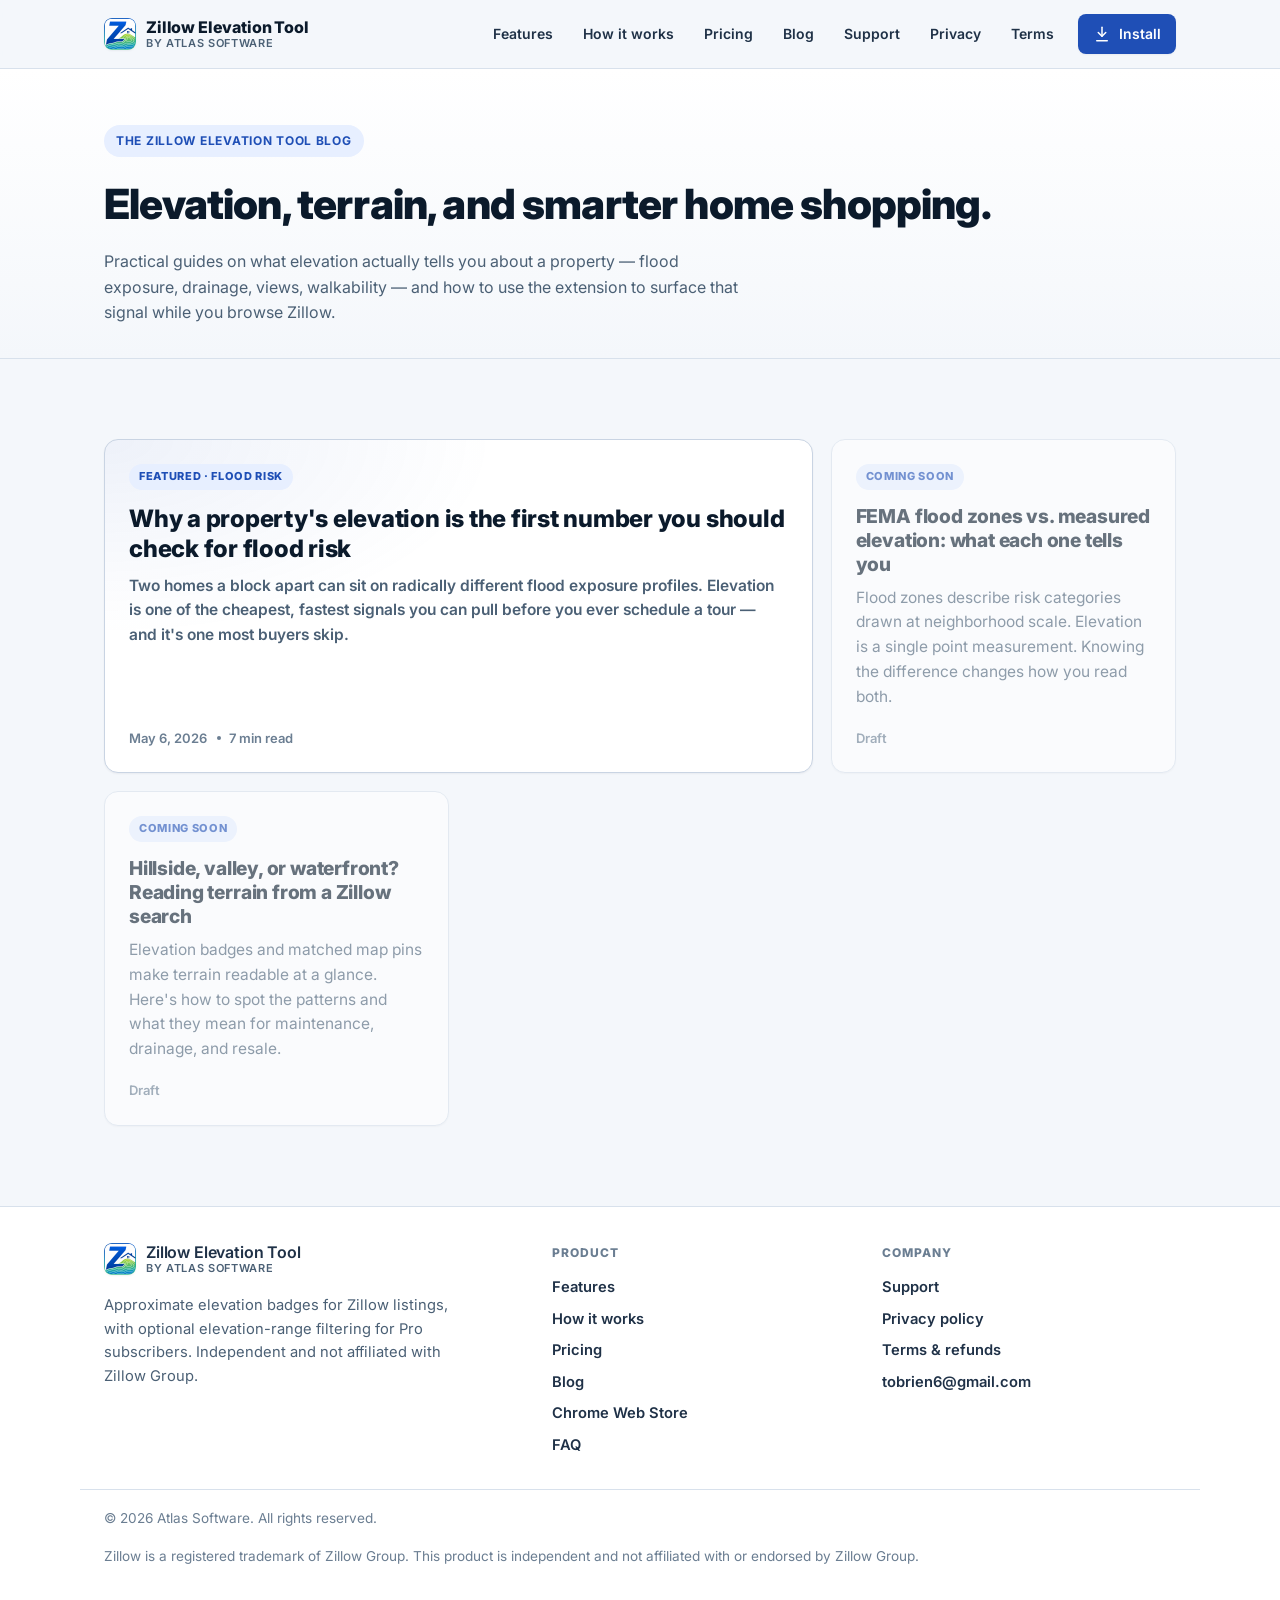
==== blog/index.html @ 31c86a76 "Publish blog and add Blog link to nav and footer Adds the blog index and the first flood-risk-elevat" ====
<!doctype html>
<html lang="en">
  <head>
    <meta charset="utf-8" />
    <meta name="viewport" content="width=device-width, initial-scale=1" />
    <meta
      name="description"
      content="The Zillow Elevation Tool blog — practical guides on elevation, flood risk, terrain, and using the Chrome extension to make smarter buying decisions."
    />
    <meta property="og:title" content="Blog — Zillow Elevation Tool" />
    <meta
      property="og:description"
      content="Guides on elevation, flood risk, and getting more out of the Zillow Elevation Tool Chrome extension."
    />
    <meta property="og:image" content="../assets/icon-512.png" />
    <meta property="og:type" content="website" />
    <link rel="icon" type="image/png" href="../assets/icon-128.png" />
    <link rel="apple-touch-icon" href="../assets/icon-256.png" />
    <title>Blog — Zillow Elevation Tool</title>
    <link rel="preconnect" href="https://fonts.googleapis.com" />
    <link rel="preconnect" href="https://fonts.gstatic.com" crossorigin />
    <link
      href="https://fonts.googleapis.com/css2?family=Inter:wght@400;500;600;700;800;900&display=swap"
      rel="stylesheet"
    />
    <link rel="stylesheet" href="../styles.css" />
  </head>
  <body>
    <header class="site-header">
      <div class="site-header__inner">
        <a class="brand" href="../index.html">
          <img
            class="brand__logo"
            src="../assets/icon-128.png"
            alt="Zillow Elevation Tool logo"
          />
          <span class="brand__name">
            <span>Zillow Elevation Tool</span>
            <small>by Atlas Software</small>
          </span>
        </a>
        <nav class="nav" aria-label="Primary">
          <a href="../index.html#features">Features</a>
          <a href="../index.html#how">How it works</a>
          <a href="../index.html#pricing">Pricing</a>
          <a href="./index.html" aria-current="page">Blog</a>
          <a href="../index.html#support">Support</a>
          <a href="../privacy.html">Privacy</a>
          <a href="../terms.html">Terms</a>
          <a
            class="button"
            href="https://chromewebstore.google.com/detail/zillow-elevation-tool/dmpjffcgdpofpeaempmdllbeinfokogc"
            target="_blank"
            rel="noopener noreferrer"
          >
            <svg
              class="icon"
              viewBox="0 0 24 24"
              fill="none"
              stroke="currentColor"
              stroke-width="2"
              stroke-linecap="round"
              stroke-linejoin="round"
              aria-hidden="true"
            >
              <path d="M12 3v12" />
              <path d="m7 10 5 5 5-5" />
              <path d="M5 21h14" />
            </svg>
            Install
          </a>
        </nav>
      </div>
    </header>

    <section class="legal-hero">
      <div class="container">
        <span class="eyebrow">The Zillow Elevation Tool blog</span>
        <h1 style="margin-top: 14px">
          Elevation, terrain, and smarter home shopping.
        </h1>
        <p class="muted" style="max-width: 640px; margin-top: 12px">
          Practical guides on what elevation actually tells you about a
          property — flood exposure, drainage, views, walkability — and how to
          use the extension to surface that signal while you browse Zillow.
        </p>
      </div>
    </section>

    <main class="section">
      <div class="container">
        <div class="post-grid">
          <a class="post-card post-card--featured" href="./flood-risk-elevation.html">
            <span class="post-card__tag">Featured · Flood risk</span>
            <h3>
              Why a property's elevation is the first number you should check
              for flood risk
            </h3>
            <p>
              Two homes a block apart can sit on radically different flood
              exposure profiles. Elevation is one of the cheapest, fastest
              signals you can pull before you ever schedule a tour — and it's
              one most buyers skip.
            </p>
            <span class="post-card__meta">
              <time datetime="2026-05-06">May 6, 2026</time>
              <span class="post-card__readtime">7 min read</span>
            </span>
          </a>

          <article class="post-card" aria-disabled="true" style="opacity: 0.6; cursor: default;">
            <span class="post-card__tag">Coming soon</span>
            <h3>FEMA flood zones vs. measured elevation: what each one tells you</h3>
            <p>
              Flood zones describe risk categories drawn at neighborhood scale.
              Elevation is a single point measurement. Knowing the difference
              changes how you read both.
            </p>
            <span class="post-card__meta">
              <time>Draft</time>
            </span>
          </article>

          <article class="post-card" aria-disabled="true" style="opacity: 0.6; cursor: default;">
            <span class="post-card__tag">Coming soon</span>
            <h3>Hillside, valley, or waterfront? Reading terrain from a Zillow search</h3>
            <p>
              Elevation badges and matched map pins make terrain readable at a
              glance. Here's how to spot the patterns and what they mean for
              maintenance, drainage, and resale.
            </p>
            <span class="post-card__meta">
              <time>Draft</time>
            </span>
          </article>
        </div>
      </div>
    </main>

    <footer class="site-footer">
      <div class="container site-footer__inner">
        <div class="site-footer__brand">
          <a class="brand" href="../index.html">
            <img
              class="brand__logo"
              src="../assets/icon-128.png"
              alt="Zillow Elevation Tool logo"
            />
            <span class="brand__name">
              <span>Zillow Elevation Tool</span>
              <small>by Atlas Software</small>
            </span>
          </a>
          <p>
            Approximate elevation badges for Zillow listings, with optional
            elevation-range filtering for Pro subscribers. Independent and not
            affiliated with Zillow Group.
          </p>
        </div>
        <div>
          <h4>Product</h4>
          <ul>
            <li><a href="../index.html#features">Features</a></li>
            <li><a href="../index.html#how">How it works</a></li>
            <li><a href="../index.html#pricing">Pricing</a></li>
            <li><a href="./index.html">Blog</a></li>
            <li>
              <a
                href="https://chromewebstore.google.com/detail/zillow-elevation-tool/dmpjffcgdpofpeaempmdllbeinfokogc"
                target="_blank"
                rel="noopener noreferrer"
                >Chrome Web Store</a
              >
            </li>
            <li><a href="../index.html#faq">FAQ</a></li>
          </ul>
        </div>
        <div>
          <h4>Company</h4>
          <ul>
            <li><a href="../index.html#support">Support</a></li>
            <li><a href="../privacy.html">Privacy policy</a></li>
            <li><a href="../terms.html">Terms &amp; refunds</a></li>
            <li>
              <a href="mailto:tobrien6@gmail.com">tobrien6@gmail.com</a>
            </li>
          </ul>
        </div>
      </div>
      <div class="container site-footer__legal">
        <span>© 2026 Atlas Software. All rights reserved.</span>
        <span>
          Zillow is a registered trademark of Zillow Group. This product is
          independent and not affiliated with or endorsed by Zillow Group.
        </span>
      </div>
    </footer>
  </body>
</html>
---- styles.css ----
:root {
  --ink: #0b1a2b;
  --ink-soft: #1f3147;
  --muted: #4b6075;
  --muted-2: #6b7e92;
  --line: #d8e1ec;
  --line-soft: #e8eef6;
  --bg: #f4f7fb;
  --bg-card: #ffffff;
  --brand: #1f4fb6;
  --brand-hover: #1a44a0;
  --brand-soft: #e7efff;
  --accent: #16a34a;
  --accent-soft: #dcfce7;
  --warn: #b45309;
  --warn-soft: #fef3c7;
  --shadow-sm: 0 1px 2px rgba(11, 26, 43, 0.05);
  --shadow-md:
    0 6px 18px -8px rgba(11, 26, 43, 0.18), 0 2px 4px rgba(11, 26, 43, 0.04);
  --shadow-lg:
    0 24px 60px -28px rgba(31, 79, 182, 0.45),
    0 8px 22px -10px rgba(11, 26, 43, 0.16);
  --radius-sm: 8px;
  --radius: 14px;
  --radius-lg: 22px;
}

* {
  box-sizing: border-box;
}

html {
  scroll-behavior: smooth;
}

body {
  margin: 0;
  background: var(--bg);
  color: var(--ink);
  font-family:
    Inter,
    ui-sans-serif,
    system-ui,
    -apple-system,
    BlinkMacSystemFont,
    "Segoe UI",
    sans-serif;
  font-size: 16px;
  line-height: 1.6;
  -webkit-font-smoothing: antialiased;
}

img {
  max-width: 100%;
  display: block;
}

a {
  color: var(--brand);
  font-weight: 600;
  text-decoration: none;
}

a:hover {
  text-decoration: underline;
}

h1,
h2,
h3,
h4,
p,
ul,
figure {
  margin: 0;
}

ul {
  padding-left: 1.1rem;
}

li + li {
  margin-top: 6px;
}

.container {
  max-width: 1120px;
  margin: 0 auto;
  padding: 0 24px;
}

/* Header / nav */
.site-header {
  position: sticky;
  top: 0;
  z-index: 50;
  backdrop-filter: saturate(140%) blur(10px);
  background: rgba(244, 247, 251, 0.85);
  border-bottom: 1px solid var(--line);
}

.site-header__inner {
  display: flex;
  align-items: center;
  justify-content: space-between;
  gap: 20px;
  padding: 14px 24px;
  max-width: 1120px;
  margin: 0 auto;
}

.brand {
  display: inline-flex;
  align-items: center;
  gap: 10px;
  color: var(--ink);
  font-weight: 800;
  font-size: 16px;
  letter-spacing: -0.01em;
}

.brand:hover {
  text-decoration: none;
}

.brand__logo {
  width: 32px;
  height: 32px;
  border-radius: 8px;
  box-shadow: var(--shadow-sm);
}

.brand__name {
  display: flex;
  flex-direction: column;
  line-height: 1.1;
}

.brand__name small {
  color: var(--muted);
  font-size: 11px;
  font-weight: 600;
  letter-spacing: 0.06em;
  text-transform: uppercase;
}

.nav {
  display: flex;
  align-items: center;
  flex-wrap: wrap;
  gap: 6px;
}

.nav a {
  color: var(--ink-soft);
  font-size: 14px;
  font-weight: 600;
  padding: 8px 12px;
  border-radius: 8px;
}

.nav a:hover {
  background: var(--brand-soft);
  color: var(--brand);
  text-decoration: none;
}

.nav .button {
  margin-left: 6px;
  padding: 8px 14px;
  font-size: 14px;
  color: #fff;
}

.nav .button:hover {
  color: #fff;
  background: var(--brand-hover);
}

/* Buttons */
.button {
  display: inline-flex;
  align-items: center;
  gap: 8px;
  padding: 12px 18px;
  border-radius: 10px;
  border: 1px solid transparent;
  background: var(--brand);
  color: #fff;
  font-weight: 700;
  font-size: 15px;
  text-decoration: none;
  transition:
    transform 0.06s ease,
    background 0.15s ease,
    border-color 0.15s ease;
  box-shadow: var(--shadow-sm);
}

.button:hover {
  background: var(--brand-hover);
  text-decoration: none;
  transform: translateY(-1px);
}

.button-secondary {
  background: #fff;
  color: var(--brand);
  border-color: var(--line);
}

.button-secondary:hover {
  background: #fff;
  border-color: var(--brand);
}

.button-ghost {
  background: transparent;
  color: var(--ink-soft);
  border-color: transparent;
  box-shadow: none;
}

.button-ghost:hover {
  background: var(--line-soft);
}

.icon {
  width: 18px;
  height: 18px;
}

/* Hero */
.hero {
  position: relative;
  overflow: hidden;
  padding: 72px 0 64px;
  background:
    radial-gradient(
      1100px 500px at 12% -10%,
      rgba(31, 79, 182, 0.18),
      transparent 60%
    ),
    radial-gradient(
      900px 480px at 110% 10%,
      rgba(22, 163, 74, 0.15),
      transparent 55%
    ),
    linear-gradient(180deg, #ffffff 0%, var(--bg) 100%);
  border-bottom: 1px solid var(--line);
}

.hero::before {
  content: "";
  position: absolute;
  inset: 0;
  background-image: url("data:image/svg+xml;utf8,<svg xmlns='http://www.w3.org/2000/svg' viewBox='0 0 1200 600'><g fill='none' stroke='%231f4fb6' stroke-opacity='0.08' stroke-width='1.2'><path d='M0,520 C200,470 380,500 580,460 C760,425 950,440 1200,400'/><path d='M0,470 C220,420 380,455 580,415 C760,380 950,395 1200,355'/><path d='M0,420 C200,370 400,405 590,365 C770,330 960,345 1200,305'/><path d='M0,370 C200,320 400,355 580,315 C760,280 960,295 1200,255'/><path d='M0,320 C200,275 400,305 580,265 C760,230 960,245 1200,205'/><path d='M0,270 C200,225 400,255 580,215 C760,180 960,195 1200,155'/><path d='M0,220 C200,180 400,205 580,165 C760,130 960,145 1200,105'/></g></svg>");
  background-size: cover;
  background-position: bottom center;
  pointer-events: none;
  opacity: 0.9;
}

.hero__inner {
  position: relative;
  display: grid;
  grid-template-columns: 1fr 1.15fr;
  gap: 52px;
  align-items: center;
}

.hero__copy {
  max-width: 560px;
}

.eyebrow {
  display: inline-flex;
  align-items: center;
  gap: 8px;
  padding: 6px 12px;
  border-radius: 999px;
  background: var(--brand-soft);
  color: var(--brand);
  font-size: 12px;
  font-weight: 700;
  letter-spacing: 0.06em;
  text-transform: uppercase;
}

.eyebrow .dot {
  width: 6px;
  height: 6px;
  border-radius: 50%;
  background: var(--brand);
  box-shadow: 0 0 0 4px rgba(31, 79, 182, 0.18);
}

.hero h1 {
  margin-top: 18px;
  font-size: clamp(2.2rem, 4.4vw, 3.4rem);
  line-height: 1.05;
  letter-spacing: -0.02em;
  color: var(--ink);
  font-weight: 850;
}

.hero h1 em {
  font-style: normal;
  background: linear-gradient(120deg, #1f4fb6 0%, #16a34a 100%);
  -webkit-background-clip: text;
  background-clip: text;
  color: transparent;
}

.hero__lead {
  margin-top: 18px;
  font-size: 1.125rem;
  color: var(--muted);
  line-height: 1.6;
}

.hero__actions {
  display: flex;
  flex-wrap: wrap;
  gap: 12px;
  margin-top: 28px;
}

.hero__meta {
  display: flex;
  flex-wrap: wrap;
  align-items: center;
  gap: 18px 24px;
  margin-top: 24px;
  color: var(--muted);
  font-size: 14px;
}

.hero__meta-item {
  display: inline-flex;
  align-items: center;
  gap: 8px;
}

.hero__meta-item svg {
  color: var(--accent);
}

.hero__art {
  position: relative;
}

.hero__logo {
  position: absolute;
  top: -14px;
  right: -14px;
  width: 88px;
  height: 88px;
  border-radius: 22px;
  box-shadow: var(--shadow-lg);
  z-index: 2;
  background: #fff;
}

/* Screenshot frame */
.screenshot {
  position: relative;
  border-radius: var(--radius-lg);
  background: linear-gradient(180deg, #ffffff 0%, #f1f5fb 100%);
  border: 1px solid var(--line);
  box-shadow: var(--shadow-lg);
  overflow: hidden;
}

.screenshot__chrome {
  display: flex;
  align-items: center;
  gap: 6px;
  padding: 10px 14px;
  background: #f7f9fc;
  border-bottom: 1px solid var(--line);
}

.screenshot__chrome span {
  width: 10px;
  height: 10px;
  border-radius: 50%;
  background: #d6dde6;
}

.screenshot__chrome span:nth-child(1) {
  background: #fb7185;
}

.screenshot__chrome span:nth-child(2) {
  background: #fbbf24;
}

.screenshot__chrome span:nth-child(3) {
  background: #34d399;
}

.screenshot__chrome em {
  margin-left: 12px;
  font-style: normal;
  font-size: 12px;
  color: var(--muted-2);
  font-weight: 600;
  letter-spacing: 0.02em;
}

.screenshot__body {
  position: relative;
  aspect-ratio: 16 / 10;
  background:
    repeating-linear-gradient(
      45deg,
      rgba(31, 79, 182, 0.04),
      rgba(31, 79, 182, 0.04) 10px,
      transparent 10px,
      transparent 20px
    ),
    linear-gradient(180deg, #eaf1fb 0%, #dde8f6 100%);
  display: flex;
  align-items: center;
  justify-content: center;
}

.screenshot__placeholder {
  text-align: center;
  padding: 24px;
  color: var(--muted);
  max-width: 380px;
}

.screenshot__placeholder strong {
  display: block;
  color: var(--ink-soft);
  font-size: 15px;
  margin-bottom: 6px;
}

.screenshot__placeholder span {
  font-size: 13px;
}

.screenshot picture,
.screenshot img.screenshot__image {
  display: block;
  width: 100%;
  height: 100%;
  object-fit: cover;
  object-position: center;
  background: #ffffff;
}

/* Sections */
.section {
  padding: 80px 0;
  border-bottom: 1px solid var(--line);
}

.section--tight {
  padding: 56px 0;
}

.section__head {
  max-width: 720px;
  margin-bottom: 36px;
}

.section__head .eyebrow {
  background: #fff;
  border: 1px solid var(--line);
  color: var(--ink-soft);
}

.section__head h2 {
  margin-top: 14px;
  font-size: clamp(1.6rem, 2.6vw, 2.2rem);
  letter-spacing: -0.02em;
  font-weight: 800;
  color: var(--ink);
  line-height: 1.15;
}

.section__head p {
  margin-top: 12px;
  color: var(--muted);
  font-size: 1.05rem;
}

/* Feature grid */
.features {
  display: grid;
  grid-template-columns: repeat(3, minmax(0, 1fr));
  gap: 18px;
}

.feature {
  background: var(--bg-card);
  border: 1px solid var(--line);
  border-radius: var(--radius);
  padding: 24px;
  box-shadow: var(--shadow-sm);
  transition:
    transform 0.12s ease,
    box-shadow 0.12s ease,
    border-color 0.12s ease;
}

.feature:hover {
  transform: translateY(-2px);
  box-shadow: var(--shadow-md);
  border-color: #c9d4e3;
}

.feature__icon {
  display: inline-flex;
  align-items: center;
  justify-content: center;
  width: 40px;
  height: 40px;
  border-radius: 10px;
  background: var(--brand-soft);
  color: var(--brand);
  margin-bottom: 14px;
}

.feature--green .feature__icon {
  background: var(--accent-soft);
  color: var(--accent);
}

.feature--warn .feature__icon {
  background: var(--warn-soft);
  color: var(--warn);
}

.feature h3 {
  font-size: 1.05rem;
  font-weight: 800;
  color: var(--ink);
  letter-spacing: -0.01em;
}

.feature p {
  margin-top: 8px;
  color: var(--muted);
  font-size: 0.97rem;
}

/* How it works */
.steps {
  display: grid;
  grid-template-columns: repeat(3, minmax(0, 1fr));
  gap: 18px;
  counter-reset: stepCounter;
}

.step {
  position: relative;
  padding: 26px 22px 22px;
  background: var(--bg-card);
  border: 1px solid var(--line);
  border-radius: var(--radius);
  box-shadow: var(--shadow-sm);
}

.step::before {
  counter-increment: stepCounter;
  content: counter(stepCounter);
  position: absolute;
  top: -16px;
  left: 22px;
  width: 32px;
  height: 32px;
  border-radius: 50%;
  background: var(--brand);
  color: #fff;
  font-weight: 800;
  font-size: 14px;
  display: inline-flex;
  align-items: center;
  justify-content: center;
  box-shadow: 0 4px 12px rgba(31, 79, 182, 0.35);
}

.step h3 {
  font-size: 1.05rem;
  margin-top: 4px;
  color: var(--ink);
  font-weight: 800;
}

.step p {
  margin-top: 8px;
  color: var(--muted);
  font-size: 0.97rem;
}

/* Pricing */
.pricing-grid {
  display: grid;
  grid-template-columns: repeat(3, minmax(0, 1fr));
  gap: 18px;
}

.plan {
  display: flex;
  flex-direction: column;
  background: var(--bg-card);
  border: 1px solid var(--line);
  border-radius: var(--radius);
  padding: 26px;
  position: relative;
  box-shadow: var(--shadow-sm);
}

.plan--featured {
  border-color: var(--brand);
  box-shadow: var(--shadow-md);
}

.plan__tag {
  position: absolute;
  top: -10px;
  right: 16px;
  padding: 3px 10px;
  background: var(--brand);
  color: #fff;
  font-size: 11px;
  font-weight: 800;
  letter-spacing: 0.06em;
  text-transform: uppercase;
  border-radius: 999px;
}

.plan h3 {
  font-size: 1.05rem;
  font-weight: 800;
  color: var(--ink);
}

.plan__price {
  margin-top: 8px;
  font-size: 2rem;
  font-weight: 850;
  letter-spacing: -0.02em;
  color: var(--ink);
  line-height: 1.1;
}

.plan__price small {
  color: var(--muted);
  font-size: 0.85rem;
  font-weight: 600;
  letter-spacing: 0;
}

.plan__list {
  list-style: none;
  padding: 0;
  margin: 18px 0 0;
}

.plan__list li {
  display: flex;
  align-items: flex-start;
  gap: 8px;
  padding: 6px 0;
  color: var(--ink-soft);
  font-size: 0.97rem;
}

.plan__list li::before {
  content: "";
  flex: 0 0 18px;
  height: 18px;
  margin-top: 3px;
  border-radius: 50%;
  background: var(--accent-soft)
    url("data:image/svg+xml;utf8,<svg xmlns='http://www.w3.org/2000/svg' viewBox='0 0 24 24' fill='none' stroke='%2316a34a' stroke-width='3' stroke-linecap='round' stroke-linejoin='round'><polyline points='5 12 10 17 19 7'/></svg>")
    center / 12px no-repeat;
}

.plan__cta {
  margin-top: 22px;
}

.pricing-note {
  margin-top: 18px;
  font-size: 0.92rem;
  color: var(--muted);
}

/* FAQ / details */
.faq {
  display: grid;
  gap: 12px;
}

.faq details {
  background: var(--bg-card);
  border: 1px solid var(--line);
  border-radius: var(--radius);
  padding: 16px 20px;
  box-shadow: var(--shadow-sm);
}

.faq details[open] {
  border-color: #c9d4e3;
}

.faq summary {
  cursor: pointer;
  font-weight: 700;
  color: var(--ink);
  list-style: none;
  display: flex;
  align-items: center;
  justify-content: space-between;
  gap: 16px;
}

.faq summary::-webkit-details-marker {
  display: none;
}

.faq summary::after {
  content: "+";
  font-size: 22px;
  color: var(--muted-2);
  transition: transform 0.15s ease;
}

.faq details[open] summary::after {
  content: "−";
}

.faq p {
  margin-top: 10px;
  color: var(--muted);
}

/* CTA banner */
.cta-banner {
  margin: 48px 0 0;
  padding: 36px;
  border-radius: var(--radius-lg);
  background:
    radial-gradient(
      600px 300px at 0% 0%,
      rgba(255, 255, 255, 0.18),
      transparent 60%
    ),
    linear-gradient(135deg, #1f4fb6 0%, #2563eb 50%, #16a34a 110%);
  color: #fff;
  display: flex;
  align-items: center;
  justify-content: space-between;
  gap: 24px;
  flex-wrap: wrap;
  box-shadow: var(--shadow-lg);
}

.cta-banner h2 {
  margin: 0;
  font-size: 1.5rem;
  font-weight: 800;
  letter-spacing: -0.01em;
}

.cta-banner p {
  margin-top: 6px;
  color: rgba(255, 255, 255, 0.85);
  font-size: 0.95rem;
}

.cta-banner .button {
  background: #fff;
  color: var(--brand);
}

.cta-banner .button:hover {
  background: #f1f5fb;
}

/* Disclaimer */
.disclaimer {
  margin-top: 18px;
  padding: 14px 18px;
  background: var(--warn-soft);
  border: 1px solid #fcd34d;
  border-radius: var(--radius);
  color: #78350f;
  font-size: 0.92rem;
}

/* Detail grid (business info) */
.detail-grid {
  display: grid;
  grid-template-columns: repeat(4, minmax(0, 1fr));
  gap: 14px;
}

.detail-grid div {
  background: var(--bg-card);
  border: 1px solid var(--line);
  border-radius: var(--radius);
  padding: 16px 18px;
  box-shadow: var(--shadow-sm);
}

.detail-grid strong {
  display: block;
  color: var(--muted-2);
  font-size: 12px;
  font-weight: 700;
  letter-spacing: 0.04em;
  text-transform: uppercase;
}

.detail-grid span {
  display: block;
  margin-top: 6px;
  color: var(--ink);
  font-weight: 700;
}

/* Footer */
.site-footer {
  padding: 36px 0 56px;
  background: #fff;
  color: var(--muted);
  font-size: 0.92rem;
}

.site-footer__inner {
  display: grid;
  grid-template-columns: 1.4fr 1fr 1fr;
  gap: 36px;
}

.site-footer h4 {
  font-size: 12px;
  font-weight: 800;
  color: var(--muted-2);
  letter-spacing: 0.08em;
  text-transform: uppercase;
}

.site-footer ul {
  list-style: none;
  padding: 0;
  margin-top: 14px;
}

.site-footer li + li {
  margin-top: 8px;
}

.site-footer a {
  color: var(--ink-soft);
  font-weight: 600;
}

.site-footer a:hover {
  color: var(--brand);
}

.site-footer__brand p {
  margin-top: 12px;
  color: var(--muted);
  max-width: 360px;
}

.site-footer__legal {
  margin-top: 32px;
  padding-top: 18px;
  border-top: 1px solid var(--line);
  display: flex;
  flex-wrap: wrap;
  gap: 16px;
  align-items: center;
  justify-content: space-between;
  color: var(--muted-2);
  font-size: 0.85rem;
}

/* Legal pages (privacy/terms) */
.legal-hero {
  padding: 56px 0 32px;
  background: linear-gradient(180deg, #ffffff 0%, var(--bg) 100%);
  border-bottom: 1px solid var(--line);
}

.legal-hero h1 {
  font-size: clamp(2rem, 3.5vw, 2.6rem);
  letter-spacing: -0.02em;
  font-weight: 850;
  color: var(--ink);
}

.legal-hero p.muted {
  margin-top: 8px;
}

.legal-body {
  padding: 48px 0 80px;
}

.legal-body article {
  max-width: 760px;
}

.legal-body h2 {
  font-size: 1.2rem;
  margin-top: 32px;
  color: var(--ink);
  letter-spacing: -0.01em;
}

.legal-body h2:first-of-type {
  margin-top: 0;
}

.legal-body p {
  margin-top: 12px;
  color: var(--ink-soft);
}

.muted {
  color: var(--muted);
}

/* Blog — featured strip on homepage */
.blog-strip {
  background: linear-gradient(180deg, #ffffff 0%, var(--bg) 100%);
}

.blog-strip__head {
  display: flex;
  align-items: flex-end;
  justify-content: space-between;
  gap: 24px;
  flex-wrap: wrap;
  margin-bottom: 28px;
}

.blog-strip__head h2 {
  margin-top: 14px;
  font-size: clamp(1.6rem, 2.6vw, 2.2rem);
  letter-spacing: -0.02em;
  font-weight: 800;
  color: var(--ink);
  line-height: 1.15;
}

.blog-strip__head p {
  margin-top: 12px;
  color: var(--muted);
  font-size: 1.05rem;
  max-width: 560px;
}

.blog-strip__link {
  display: inline-flex;
  align-items: center;
  gap: 6px;
  color: var(--brand);
  font-weight: 700;
  font-size: 14px;
  white-space: nowrap;
}

.blog-strip__link:hover {
  text-decoration: underline;
}

/* Blog index — post grid */
.post-grid {
  display: grid;
  grid-template-columns: repeat(3, minmax(0, 1fr));
  gap: 18px;
}

.post-card {
  display: flex;
  flex-direction: column;
  background: var(--bg-card);
  border: 1px solid var(--line);
  border-radius: var(--radius);
  padding: 24px;
  box-shadow: var(--shadow-sm);
  transition:
    transform 0.12s ease,
    box-shadow 0.12s ease,
    border-color 0.12s ease;
  text-decoration: none;
  color: inherit;
}

.post-card:hover {
  transform: translateY(-2px);
  box-shadow: var(--shadow-md);
  border-color: #c9d4e3;
  text-decoration: none;
}

.post-card__tag {
  display: inline-flex;
  align-items: center;
  gap: 6px;
  align-self: flex-start;
  padding: 4px 10px;
  border-radius: 999px;
  background: var(--brand-soft);
  color: var(--brand);
  font-size: 11px;
  font-weight: 800;
  letter-spacing: 0.06em;
  text-transform: uppercase;
}

.post-card--featured {
  grid-column: span 2;
  background:
    radial-gradient(
      600px 300px at 0% 0%,
      rgba(31, 79, 182, 0.08),
      transparent 65%
    ),
    var(--bg-card);
  border-color: #c9d4e3;
}

.post-card h3 {
  margin-top: 14px;
  font-size: 1.2rem;
  font-weight: 800;
  color: var(--ink);
  letter-spacing: -0.01em;
  line-height: 1.25;
}

.post-card--featured h3 {
  font-size: 1.5rem;
}

.post-card p {
  margin-top: 10px;
  color: var(--muted);
  font-size: 0.97rem;
}

.post-card__meta {
  margin-top: auto;
  padding-top: 18px;
  display: flex;
  align-items: center;
  gap: 10px;
  color: var(--muted-2);
  font-size: 13px;
  font-weight: 600;
}

.post-card__meta::before {
  content: "";
  width: 4px;
  height: 4px;
  border-radius: 50%;
  background: var(--muted-2);
  display: none;
}

.post-card__meta time {
  color: var(--muted-2);
}

.post-card__meta .post-card__readtime {
  position: relative;
  padding-left: 12px;
}

.post-card__meta .post-card__readtime::before {
  content: "";
  position: absolute;
  left: 0;
  top: 50%;
  width: 4px;
  height: 4px;
  margin-top: -2px;
  border-radius: 50%;
  background: var(--muted-2);
}

/* Blog post hero */
.post-hero {
  padding: 56px 0 32px;
  background:
    radial-gradient(
      900px 380px at 12% -10%,
      rgba(31, 79, 182, 0.14),
      transparent 60%
    ),
    radial-gradient(
      720px 360px at 110% 0%,
      rgba(22, 163, 74, 0.12),
      transparent 55%
    ),
    linear-gradient(180deg, #ffffff 0%, var(--bg) 100%);
  border-bottom: 1px solid var(--line);
}

.post-hero__inner {
  max-width: 760px;
}

.post-hero h1 {
  margin-top: 14px;
  font-size: clamp(2rem, 3.6vw, 2.8rem);
  line-height: 1.12;
  letter-spacing: -0.02em;
  color: var(--ink);
  font-weight: 850;
}

.post-hero__lead {
  margin-top: 16px;
  font-size: 1.125rem;
  color: var(--muted);
}

.post-meta {
  margin-top: 18px;
  display: flex;
  flex-wrap: wrap;
  align-items: center;
  gap: 8px 16px;
  color: var(--muted-2);
  font-size: 14px;
  font-weight: 600;
}

.post-meta__avatar {
  width: 28px;
  height: 28px;
  border-radius: 50%;
  background: linear-gradient(135deg, #1f4fb6 0%, #16a34a 100%);
  display: inline-flex;
  align-items: center;
  justify-content: center;
  color: #fff;
  font-size: 12px;
  font-weight: 800;
  letter-spacing: 0.02em;
}

.post-meta__divider {
  width: 4px;
  height: 4px;
  border-radius: 50%;
  background: var(--muted-2);
  display: inline-block;
}

/* Blog post body */
.post-body {
  padding: 48px 0 32px;
}

.post-body article {
  max-width: 720px;
}

.post-body h2 {
  font-size: 1.4rem;
  margin-top: 40px;
  color: var(--ink);
  letter-spacing: -0.01em;
  font-weight: 800;
  line-height: 1.2;
}

.post-body h2:first-of-type {
  margin-top: 0;
}

.post-body h3 {
  font-size: 1.1rem;
  margin-top: 28px;
  color: var(--ink);
  font-weight: 800;
}

.post-body p {
  margin-top: 16px;
  color: var(--ink-soft);
  font-size: 1.05rem;
  line-height: 1.7;
}

.post-body ul,
.post-body ol {
  margin-top: 14px;
  padding-left: 1.4rem;
  color: var(--ink-soft);
  font-size: 1.05rem;
  line-height: 1.7;
}

.post-body li {
  margin-top: 6px;
}

.post-body strong {
  color: var(--ink);
}

.post-body blockquote {
  margin: 24px 0;
  padding: 18px 22px;
  border-left: 4px solid var(--brand);
  background: var(--brand-soft);
  border-radius: 0 var(--radius) var(--radius) 0;
  color: var(--ink-soft);
  font-style: italic;
}

.post-callout {
  margin: 28px 0;
  padding: 22px 24px;
  background: var(--bg-card);
  border: 1px solid var(--line);
  border-left: 4px solid var(--accent);
  border-radius: var(--radius);
  box-shadow: var(--shadow-sm);
}

.post-callout strong {
  display: block;
  color: var(--ink);
  font-size: 1rem;
  margin-bottom: 6px;
}

.post-callout p {
  margin: 0;
  color: var(--ink-soft);
  font-size: 0.97rem;
}

.post-inline-cta {
  margin: 36px 0;
  padding: 28px 30px;
  border-radius: var(--radius-lg);
  background:
    radial-gradient(
      600px 280px at 0% 0%,
      rgba(255, 255, 255, 0.18),
      transparent 60%
    ),
    linear-gradient(135deg, #1f4fb6 0%, #2563eb 50%, #16a34a 110%);
  color: #fff;
  display: flex;
  align-items: center;
  justify-content: space-between;
  gap: 20px;
  flex-wrap: wrap;
  box-shadow: var(--shadow-lg);
}

.post-inline-cta h3 {
  margin: 0;
  font-size: 1.2rem;
  font-weight: 800;
  color: #fff;
  letter-spacing: -0.01em;
}

.post-inline-cta p {
  margin-top: 4px;
  color: rgba(255, 255, 255, 0.88);
  font-size: 0.95rem;
}

.post-inline-cta .button {
  background: #fff;
  color: var(--brand);
  flex-shrink: 0;
}

.post-inline-cta .button:hover {
  background: #f1f5fb;
}

.post-disclaimer {
  margin-top: 32px;
  padding: 14px 18px;
  background: var(--warn-soft);
  border: 1px solid #fcd34d;
  border-radius: var(--radius);
  color: #78350f;
  font-size: 0.92rem;
}

.post-footer-cta {
  margin-top: 48px;
  padding-top: 32px;
  border-top: 1px solid var(--line);
}

.post-footer-cta h2 {
  font-size: 1.4rem;
  font-weight: 800;
  letter-spacing: -0.01em;
  color: var(--ink);
}

.post-footer-cta p {
  margin-top: 10px;
  color: var(--muted);
}

.post-footer-cta .hero__actions {
  margin-top: 20px;
}

.post-back {
  display: inline-flex;
  align-items: center;
  gap: 6px;
  color: var(--muted-2);
  font-size: 14px;
  font-weight: 700;
}

.post-back:hover {
  color: var(--brand);
  text-decoration: none;
}

/* Responsive */
@media (max-width: 960px) {
  .hero {
    padding: 56px 0 48px;
  }

  .hero__inner {
    grid-template-columns: 1fr;
    gap: 36px;
  }

  .hero__logo {
    width: 72px;
    height: 72px;
  }

  .features,
  .steps,
  .pricing-grid {
    grid-template-columns: repeat(2, minmax(0, 1fr));
  }

  .post-grid {
    grid-template-columns: repeat(2, minmax(0, 1fr));
  }

  .post-card--featured {
    grid-column: span 2;
  }

  .detail-grid {
    grid-template-columns: repeat(2, minmax(0, 1fr));
  }

  .site-footer__inner {
    grid-template-columns: 1fr 1fr;
  }
}

@media (max-width: 640px) {
  .nav {
    gap: 2px;
  }

  .nav a:not(.button) {
    padding: 6px 8px;
    font-size: 13px;
  }

  .features,
  .steps,
  .pricing-grid,
  .post-grid,
  .detail-grid,
  .site-footer__inner {
    grid-template-columns: 1fr;
  }

  .post-card--featured {
    grid-column: span 1;
  }

  .blog-strip__head {
    align-items: flex-start;
  }

  .post-inline-cta {
    padding: 22px;
  }

  .section {
    padding: 56px 0;
  }

  .cta-banner {
    padding: 26px;
  }
}
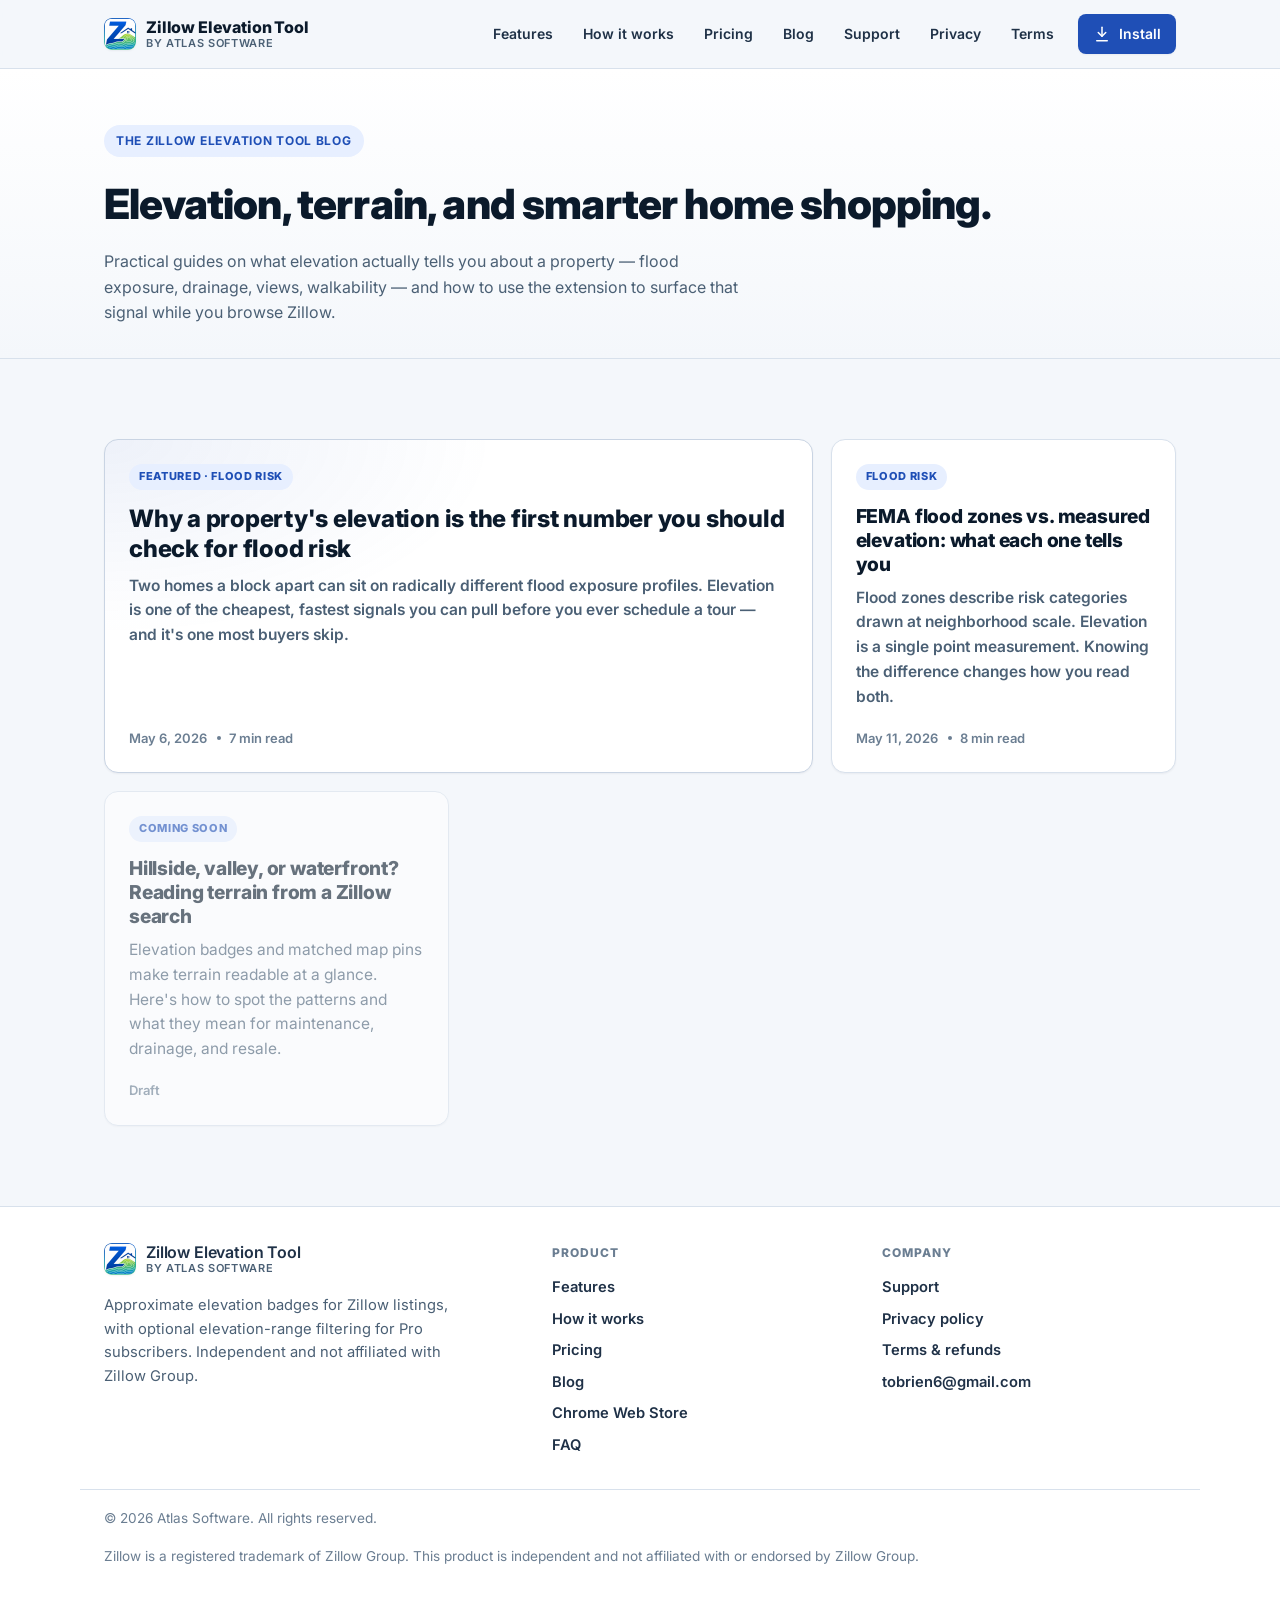
==== commit d4e221cd: "Publish FEMA flood zones vs. elevation post Adds the second blog post explaining how regulatory floo" ====
--- a/blog/index.html
+++ b/blog/index.html
@@ -108,8 +108,8 @@
             </span>
           </a>
 
-          <article class="post-card" aria-disabled="true" style="opacity: 0.6; cursor: default;">
-            <span class="post-card__tag">Coming soon</span>
+          <a class="post-card" href="./fema-flood-zones-vs-elevation.html">
+            <span class="post-card__tag">Flood risk</span>
             <h3>FEMA flood zones vs. measured elevation: what each one tells you</h3>
             <p>
               Flood zones describe risk categories drawn at neighborhood scale.
@@ -117,9 +117,10 @@
               changes how you read both.
             </p>
             <span class="post-card__meta">
-              <time>Draft</time>
-            </span>
-          </article>
+              <time datetime="2026-05-11">May 11, 2026</time>
+              <span class="post-card__readtime">8 min read</span>
+            </span>
+          </a>
 
           <article class="post-card" aria-disabled="true" style="opacity: 0.6; cursor: default;">
             <span class="post-card__tag">Coming soon</span>
